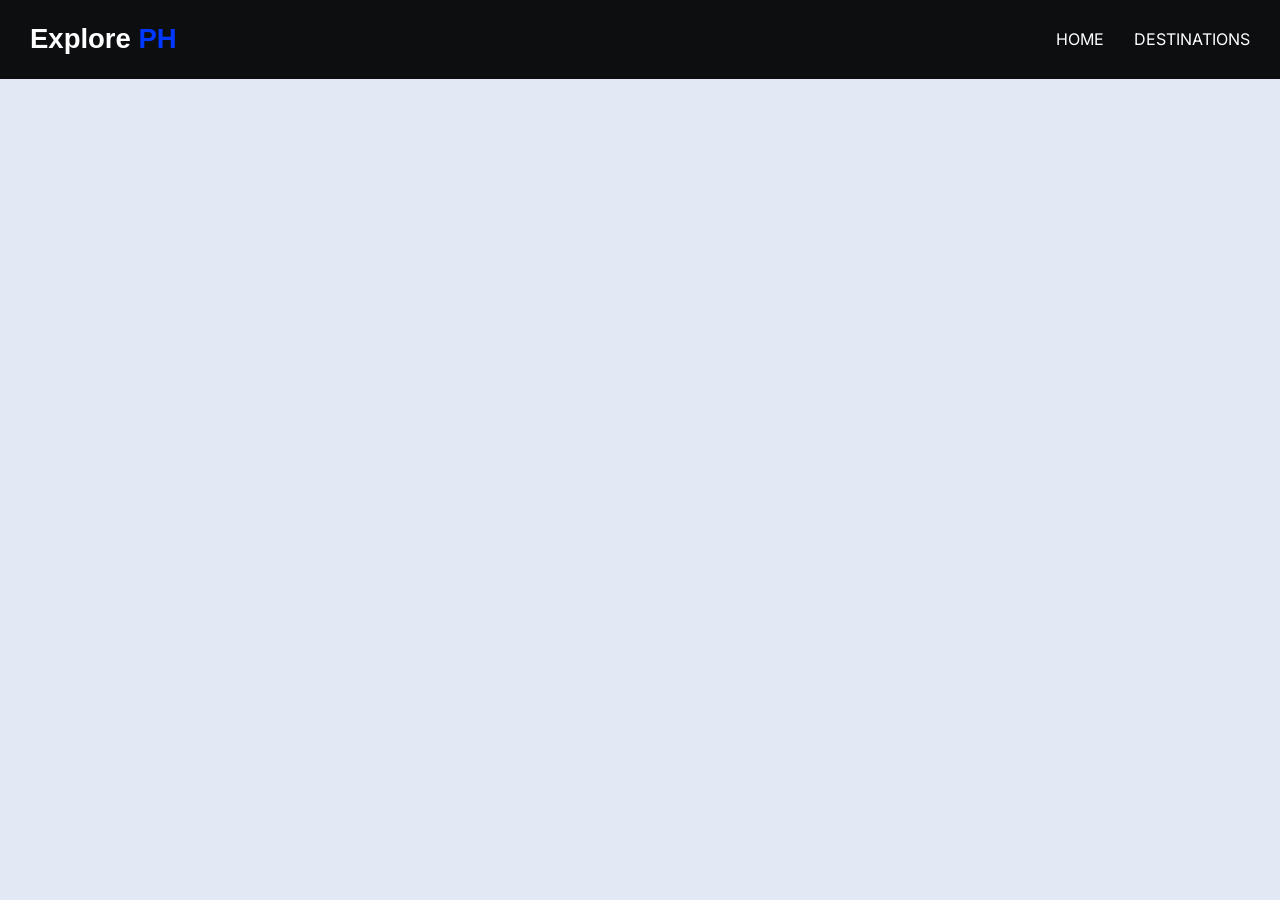
==== destination.html @ 34437f73 "destination file" ====
<!doctype html>
<html lang="en">
  <head>
    <meta charset="UTF-8" />
    <meta name="viewport" content="width=device-width, initial-scale=1.0" />
    <title>Document</title>
    <link rel="stylesheet" href="/index.css" />
  </head>
  <body>
    <!--.header-->
    <header class="header">
      <div class="container">
        <div class="header_wrapper">
          <!-- item 1 -->
          <h3 class="branding">Explore <span>PH</span></h3>
          <!-- item 2 -->
          <nav>
            <ul>
              <li><a href="/index.html">HOME</a></li>
              <li><a href="DESTINATIONS">DESTINATIONS</a></li>
            </ul>
          </nav>
        </div>
      </div>
    </header>
  </body>
</html>
---- index.css ----
/* space-grotesk-300 - latin */
@font-face {
  font-display: swap;
  font-family: "Space Grotesk";
  font-style: normal;
  font-weight: 300;
  src: url("/fonts/space-grotesk-v22-latin-300.woff2") format("woff2");
}
/* space-grotesk-regular - latin */
@font-face {
  font-display: swap;
  font-family: "Space Grotesk";
  font-style: normal;
  font-weight: 400;
  src: url("/fonts/space-grotesk-v22-latin-regular.woff2") format("woff2");
}
/* space-grotesk-700 - latin */
@font-face {
  font-display: swap;
  font-family: "Space Grotesk";
  font-style: normal;
  font-weight: 700;
  src: url("./fonts/space-grotesk-v22-latin-700.woff2") format("woff2");
}
/* inter-regular - latin */
@font-face {
  font-display: swap;
  font-family: "Inter";
  font-style: normal;
  font-weight: 400;
  src: url("./fonts/inter-v20-latin-regular.woff2") format("woff2");
}
/* inter-500 - latin */
@font-face {
  font-display: swap;
  font-family: "Inter";
  font-style: normal;
  font-weight: 500;
  src: url("./fonts/inter-v20-latin-500.woff2") format("woff2");
}
/* inter-700 - latin */
@font-face {
  font-display: swap;
  font-family: "Inter";
  font-style: normal;
  font-weight: 700;
  src: url("./fonts/inter-v20-latin-700.woff2") format("woff2");
}
:root {
  --clr-accent: #0038ff;
  --clr-primary: #e2e9f5;
  --clr-secondary: #64748b;
  --clr-tertiary: #cfd4db;
  --clr-dark: #0d0e10;
  --clr-light: #fff;
  --font-heading: "SpaceGrotesk", sans-serif;
  --font-body: "Inter", sans-serif;
}
*,
*::before,
*::after {
  box-sizing: border-box;
}

html {
  font-size: 62.5%;
  scroll-behavior: smooth;
}

body {
  margin: 0;
  font-family: var(--font-body);
  font-size: 1.6rem;
  line-height: 1.4;
  background-color: var(--clr-primary);
  color: var(--clr-dark);
  overflow-x: hidden;
}

h1,
h2,
h3,
h4,
h5,
h6,
p,
ul,
ol,
figure {
  margin: 0;
}

ul,
ol {
  padding: 0;
  list-style: none;
}

a {
  text-decoration: none;
  color: inherit;
  font-family: var(--font-body);
}

img {
  display: block;
  max-width: 100%;
}

table {
  border-collapse: collapse;
  border-spacing: 0;
}

/* repeatable */
h1 {
  font-size: clamp(3rem, 5vw, 7rem);
  font-weight: 700;
  font-family: var(--font-heading);
}
h2 {
  font-size: clamp(1.875rem, 7vw, 3.75rem);
  font-weight: 700;
  font-family: var(--font-heading);
}
h3 {
  font-size: clamp(1.25rem, 5vw, 2.75rem);
  font-weight: 700;
  font-family: var(--font-heading);
}
h4 {
  font-size: clamp(1.125rem, 5vw, 1.5rem);
  font-weight: 400;
  font-family: var(--font-heading);
}
p {
  font-size: clamp(1.25rem, 6vw, 1.75rem);
  font-family: var(--font-body);
  color: var(--clr-secondary);
}

.block--title small {
  text-transform: uppercase;
  color: var(--clr-secondary);
}

.btn--accent {
  background-color: var(--clr-accent);
  padding: 1rem 2rem;
  border-radius: 5rem;
  font-size: 1.25rem;
}

/* end of repeatable */

.container {
  max-width: 150rem;
  width: 100%;
  margin: 0 auto;
  padding: 0 3rem;
}

.header {
  padding: 2rem 0;
  background-color: var(--clr-dark);
  color: var(--clr-light);
}
.header_wrapper {
  display: flex;
  justify-content: space-between;
  align-items: center;
}
.header nav ul {
  display: flex;
  gap: 3rem;
}
.branding span {
  color: var(--clr-accent);
}

.banner {
  padding: 8rem 0;
  background-color: var(--clr-dark);
  color: var(--clr-light);
}
.banner_wrapper {
  display: flex;
  flex-direction: column;
  align-items: center;
}
.banner h1 {
  color: var(--clr-accent);
}
.banner p {
  max-width: 50rem;
  margin-bottom: 3rem;
}

.scale {
  padding: 8rem 0;
  border-top: 0.1px solid var(--clr-secondary);
  border-bottom: 0.1px solid var(--clr-secondary);
}

.scale_wrapper {
  display: flex;
  justify-content: space-between;
  max-width: 80rem;
  margin: 0 auto;
  text-align: center;
  text-transform: uppercase;
}

.scale {
  background-color: var(--clr-dark);
  color: var(--clr-light);
}

.scale h3 {
  color: var(--clr-light);
}
.scale small {
  color: var(--clr-secondary);
}

/*  */
.destination {
  background-color: var(--clr-dark);
  color: var(--clr-light);
  padding: 8rem 0;
}
.destination_wrapper {
  display: flex;
  justify-content: center;
  gap: 5rem;
  text-align: left;
  margin-top: 5rem;
}
.destination_card {
  background-color: rgba(33, 33, 34, 0.5);
  border-radius: 2rem;
  padding: 2rem;
}
.destination_card small {
  color: var(--clr-accent);
}
.destination_card h4 {
  color: var(--clr-light);
  margin-bottom: 2rem;
}
.destination_card p {
  color: var(--clr-primary);
  max-width: 40rem;
  margin-bottom: 3rem;
}
.destination_card a {
  color: var(--clr-accent);
  text-transform: uppercase;
}

/*  */
.experience {
  padding: 8rem 0;
  background-color: var(--clr-dark);
  color: var(--clr-light);
}
.experience_wrapper {
  display: grid;
  grid-template-columns: repeat(2, 1fr);
  gap: 5rem;
  margin-top: 3rem;
}
.experience_card {
  background-color: rgba(33, 33, 34, 0.5);
  padding: 2rem;
  border-radius: 2rem;
}
.experience_card-top {
  display: flex;
  justify-content: space-between;
  align-items: flex-start;
}
.experience_card small {
  text-transform: uppercase;
}
.experience_card-icon {
  background: rgb(0, 56, 255, 0.1);
  padding: 1rem;
  border-radius: 0.5rem;
}
.experience_card svg {
  color: var(--clr-accent);
}
.experience_card h3 {
  margin: 2rem 0;
}
.experience_card p {
  border-radius: 2rem;
  padding: 2rem 0;
  color: var(--clr-light);
}

/*  */
.manifest {
  padding: 8rem 0;
  background-color: var(--clr-dark);
  color: var(--clr-light);
}
.manifest_wrapper {
  display: flex;
  justify-content: space-between;
  gap: 5rem;
  margin-top: 5rem;
}
.manifest_card span {
  text-transform: uppercase;
  margin-bottom: 2rem;
  font-size: 7rem;
  font-weight: 700;
  opacity: 0.1;
}
.manifest_card h3 {
  color: var(--clr-secondary);
  text-transform: capitalize;
  margin-bottom: 1rem;
}
.manifest_card p {
  max-width: 60rem;
}

/*  */
.journey {
  background-color: var(--clr-dark);
  border-bottom: 0.1px solid var(--clr-secondary);
  padding: 8rem 0;
}
.journey_content {
  background: rgb(0, 56, 255, 0.1);
  padding: 5rem;
  text-align: center;
  border-radius: 5rem;
}
.journey h1 {
  color: var(--clr-light);
}
.journey small {
  color: var(--clr-accent);
}
.journey p {
  margin-bottom: 3rem;
}
.journey a {
  color: var(--clr-light);
}
/*  */
.footer {
  padding: 4rem 0;
  background-color: var(--clr-dark);
  color: var(--clr-light);
}
.footer_wrapper {
  display: flex;
  justify-content: space-between;
  max-width: 120rem;
}
.footer_text {
  max-width: 50rem;
}
.footer h4 {
  margin-bottom: 2rem;
  color: var(--clr-tertiary);
  text-transform: uppercase;
}
.footer_bottom {
  color: var(--clr-secondary);
  display: flex;
  justify-content: space-between;
  padding-top: 3rem;
  margin-top: 2rem;
  border-top: 0.1px solid var(--clr-secondary);
}

/* destination */
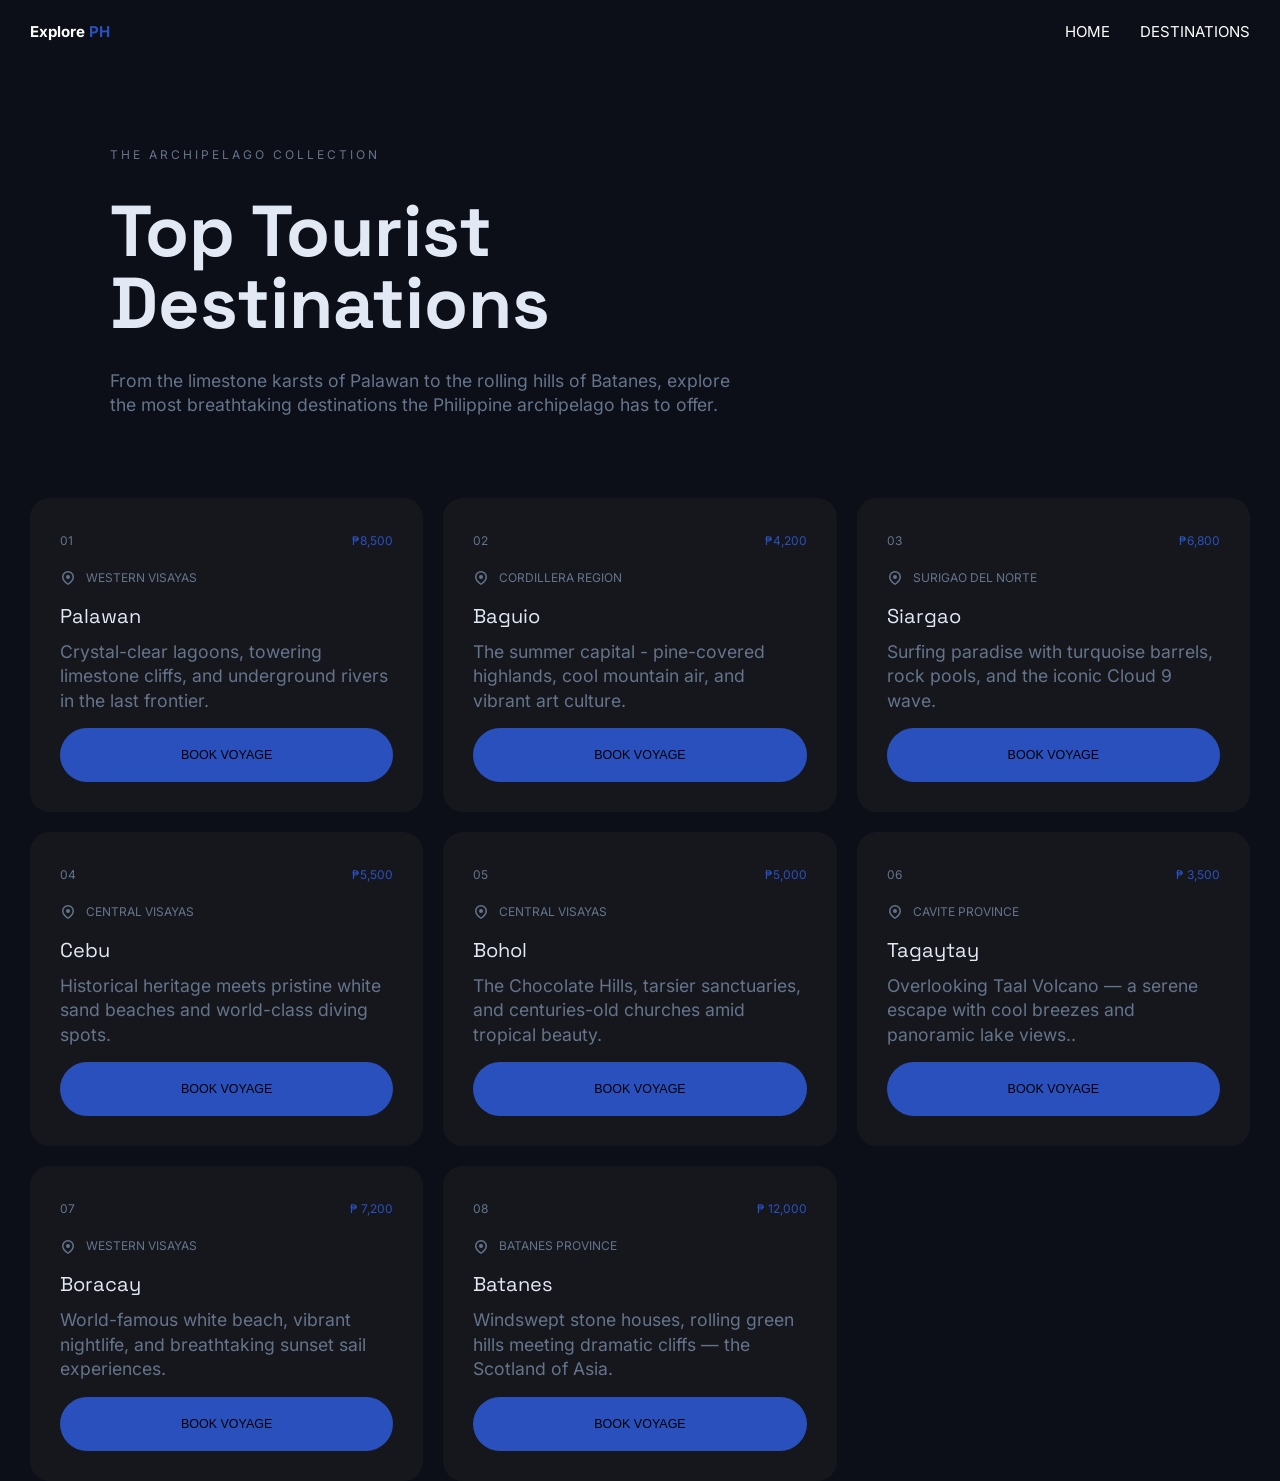
==== commit 56d390ab: "destination - cards" ====
--- a/destination.html
+++ b/destination.html
@@ -3,7 +3,7 @@
   <head>
     <meta charset="UTF-8" />
     <meta name="viewport" content="width=device-width, initial-scale=1.0" />
-    <title>Document</title>
+    <title>Destination</title>
     <link rel="stylesheet" href="/index.css" />
   </head>
   <body>
@@ -17,11 +17,339 @@
           <nav>
             <ul>
               <li><a href="/index.html">HOME</a></li>
-              <li><a href="DESTINATIONS">DESTINATIONS</a></li>
+              <li><a href="./destination.html">DESTINATIONS</a></li>
             </ul>
           </nav>
         </div>
       </div>
     </header>
+
+    <!-- ARCHIPELAGO / BANNER SECTION-->
+    <section class="collection">
+      <div class="container">
+        <div class="collection_wrapper">
+          <div class="block--title">
+            <small>The Archipelago Collection</small>
+            <h1>
+              Top Tourist <br />
+              Destinations
+            </h1>
+          </div>
+
+          <p>
+            From the limestone karsts of Palawan to the rolling hills of
+            Batanes, explore the most breathtaking destinations the Philippine
+            archipelago has to offer.
+          </p>
+        </div>
+      </div>
+    </section>
+
+    <!-- DESTINATION AREA / WESTERN SECTION -->
+    <section id="#DESTINATIONS" class="western">
+      <div class="container">
+        <div class="western_wrapper">
+          <!-- item 1 -->
+          <div class="western_item">
+            <ul class="western_price">
+              <li><span>01</span></li>
+              <li><span>&#8369;8,500</span></li>
+            </ul>
+            <ul class="western_location">
+              <li>
+                <svg
+                  xmlns="http://www.w3.org/2000/svg"
+                  width="16"
+                  height="16"
+                  viewBox="0 0 16 16"
+                >
+                  <g
+                    fill="none"
+                    stroke="currentColor"
+                    stroke-linecap="round"
+                    stroke-linejoin="round"
+                    stroke-width="1.5"
+                  >
+                    <path
+                      d="m13.25 7c0 3.75-5.25 7.25-5.25 7.25s-5.25-3.5-5.25-7.25c0-2.89949 2.35051-5.25 5.25-5.25 2.8995 0 5.25 2.35051 5.25 5.25z"
+                    />
+                    <circle cx="8" cy="7" r="1.25" fill="currentColor" />
+                  </g>
+                </svg>
+              </li>
+              <li><small>WESTERN VISAYAS</small></li>
+            </ul>
+            <h4>Palawan</h4>
+            <p>
+              Crystal-clear lagoons, towering limestone cliffs, and underground
+              rivers in the last frontier.
+            </p>
+            <button>BOOK VOYAGE</button>
+          </div>
+          <!-- item 2 -->
+          <div class="western_item">
+            <ul class="western_price">
+              <li><span>02</span></li>
+              <li><span>&#8369;4,200</span></li>
+            </ul>
+            <ul class="western_location">
+              <li>
+                <svg
+                  xmlns="http://www.w3.org/2000/svg"
+                  width="16"
+                  height="16"
+                  viewBox="0 0 16 16"
+                >
+                  <g
+                    fill="none"
+                    stroke="currentColor"
+                    stroke-linecap="round"
+                    stroke-linejoin="round"
+                    stroke-width="1.5"
+                  >
+                    <path
+                      d="m13.25 7c0 3.75-5.25 7.25-5.25 7.25s-5.25-3.5-5.25-7.25c0-2.89949 2.35051-5.25 5.25-5.25 2.8995 0 5.25 2.35051 5.25 5.25z"
+                    />
+                    <circle cx="8" cy="7" r="1.25" fill="currentColor" />
+                  </g>
+                </svg>
+              </li>
+              <li>
+                <small>CORDILLERA REGION</small>
+              </li>
+            </ul>
+            <h4>Baguio</h4>
+            <p>
+              The summer capital - pine-covered highlands, cool mountain air,
+              and vibrant art culture.
+            </p>
+            <button>BOOK VOYAGE</button>
+          </div>
+          <!-- item 3 -->
+          <div class="western_item">
+            <ul class="western_price">
+              <li><span>03</span></li>
+              <li><span>&#8369;6,800</span></li>
+            </ul>
+            <ul class="western_location">
+              <li>
+                <svg
+                  xmlns="http://www.w3.org/2000/svg"
+                  width="16"
+                  height="16"
+                  viewBox="0 0 16 16"
+                >
+                  <g
+                    fill="none"
+                    stroke="currentColor"
+                    stroke-linecap="round"
+                    stroke-linejoin="round"
+                    stroke-width="1.5"
+                  >
+                    <path
+                      d="m13.25 7c0 3.75-5.25 7.25-5.25 7.25s-5.25-3.5-5.25-7.25c0-2.89949 2.35051-5.25 5.25-5.25 2.8995 0 5.25 2.35051 5.25 5.25z"
+                    />
+                    <circle cx="8" cy="7" r="1.25" fill="currentColor" />
+                  </g>
+                </svg>
+              </li>
+              <li><small>SURIGAO DEL NORTE</small></li>
+            </ul>
+            <h4>Siargao</h4>
+            <p>
+              Surfing paradise with turquoise barrels, rock pools, and the
+              iconic Cloud 9 wave.
+            </p>
+            <button>BOOK VOYAGE</button>
+          </div>
+          <!-- item 4 -->
+          <div class="western_item">
+            <ul class="western_price">
+              <li><span>04</span></li>
+              <li><span>&#8369;5,500</span></li>
+            </ul>
+            <ul class="western_location">
+              <li>
+                <svg
+                  xmlns="http://www.w3.org/2000/svg"
+                  width="16"
+                  height="16"
+                  viewBox="0 0 16 16"
+                >
+                  <g
+                    fill="none"
+                    stroke="currentColor"
+                    stroke-linecap="round"
+                    stroke-linejoin="round"
+                    stroke-width="1.5"
+                  >
+                    <path
+                      d="m13.25 7c0 3.75-5.25 7.25-5.25 7.25s-5.25-3.5-5.25-7.25c0-2.89949 2.35051-5.25 5.25-5.25 2.8995 0 5.25 2.35051 5.25 5.25z"
+                    />
+                    <circle cx="8" cy="7" r="1.25" fill="currentColor" />
+                  </g>
+                </svg>
+              </li>
+              <li><small>CENTRAL VISAYAS</small></li>
+            </ul>
+            <h4>Cebu</h4>
+            <p>
+              Historical heritage meets pristine white sand beaches and
+              world-class diving spots.
+            </p>
+            <button>BOOK VOYAGE</button>
+          </div>
+          <!-- item 5 -->
+          <div class="western_item">
+            <ul class="western_price">
+              <li><span>05</span></li>
+              <li><span>&#8369;5,000</span></li>
+            </ul>
+            <ul class="western_location">
+              <li>
+                <svg
+                  xmlns="http://www.w3.org/2000/svg"
+                  width="16"
+                  height="16"
+                  viewBox="0 0 16 16"
+                >
+                  <g
+                    fill="none"
+                    stroke="currentColor"
+                    stroke-linecap="round"
+                    stroke-linejoin="round"
+                    stroke-width="1.5"
+                  >
+                    <path
+                      d="m13.25 7c0 3.75-5.25 7.25-5.25 7.25s-5.25-3.5-5.25-7.25c0-2.89949 2.35051-5.25 5.25-5.25 2.8995 0 5.25 2.35051 5.25 5.25z"
+                    />
+                    <circle cx="8" cy="7" r="1.25" fill="currentColor" />
+                  </g>
+                </svg>
+              </li>
+              <li><small>CENTRAL VISAYAS</small></li>
+            </ul>
+            <h4>Bohol</h4>
+            <p>
+              The Chocolate Hills, tarsier sanctuaries, and centuries-old
+              churches amid tropical beauty.
+            </p>
+            <button>BOOK VOYAGE</button>
+          </div>
+          <!-- item 6 -->
+          <div class="western_item">
+            <ul class="western_price">
+              <li><span>06</span></li>
+              <li><span>&#8369; 3,500</span></li>
+            </ul>
+            <ul class="western_location">
+              <li>
+                <svg
+                  xmlns="http://www.w3.org/2000/svg"
+                  width="16"
+                  height="16"
+                  viewBox="0 0 16 16"
+                >
+                  <g
+                    fill="none"
+                    stroke="currentColor"
+                    stroke-linecap="round"
+                    stroke-linejoin="round"
+                    stroke-width="1.5"
+                  >
+                    <path
+                      d="m13.25 7c0 3.75-5.25 7.25-5.25 7.25s-5.25-3.5-5.25-7.25c0-2.89949 2.35051-5.25 5.25-5.25 2.8995 0 5.25 2.35051 5.25 5.25z"
+                    />
+                    <circle cx="8" cy="7" r="1.25" fill="currentColor" />
+                  </g>
+                </svg>
+              </li>
+              <li><small>Cavite Province</small></li>
+            </ul>
+            <h4>Tagaytay</h4>
+            <p>
+              Overlooking Taal Volcano — a serene escape with cool breezes and
+              panoramic lake views..
+            </p>
+            <button>BOOK VOYAGE</button>
+          </div>
+          <!-- item 7 -->
+          <div class="western_item">
+            <ul class="western_price">
+              <li><span>07</span></li>
+              <li><span>&#8369; 7,200</span></li>
+            </ul>
+            <ul class="western_location">
+              <li>
+                <svg
+                  xmlns="http://www.w3.org/2000/svg"
+                  width="16"
+                  height="16"
+                  viewBox="0 0 16 16"
+                >
+                  <g
+                    fill="none"
+                    stroke="currentColor"
+                    stroke-linecap="round"
+                    stroke-linejoin="round"
+                    stroke-width="1.5"
+                  >
+                    <path
+                      d="m13.25 7c0 3.75-5.25 7.25-5.25 7.25s-5.25-3.5-5.25-7.25c0-2.89949 2.35051-5.25 5.25-5.25 2.8995 0 5.25 2.35051 5.25 5.25z"
+                    />
+                    <circle cx="8" cy="7" r="1.25" fill="currentColor" />
+                  </g>
+                </svg>
+              </li>
+              <li><small>Western Visayas</small></li>
+            </ul>
+            <h4>Boracay</h4>
+            <p>
+              World-famous white beach, vibrant nightlife, and breathtaking
+              sunset sail experiences.
+            </p>
+            <button>BOOK VOYAGE</button>
+          </div>
+          <!-- item 8 -->
+          <div class="western_item">
+            <ul class="western_price">
+              <li><span>08</span></li>
+              <li><span>&#8369; 12,000</span></li>
+            </ul>
+            <ul class="western_location">
+              <li>
+                <svg
+                  xmlns="http://www.w3.org/2000/svg"
+                  width="16"
+                  height="16"
+                  viewBox="0 0 16 16"
+                >
+                  <g
+                    fill="none"
+                    stroke="currentColor"
+                    stroke-linecap="round"
+                    stroke-linejoin="round"
+                    stroke-width="1.5"
+                  >
+                    <path
+                      d="m13.25 7c0 3.75-5.25 7.25-5.25 7.25s-5.25-3.5-5.25-7.25c0-2.89949 2.35051-5.25 5.25-5.25 2.8995 0 5.25 2.35051 5.25 5.25z"
+                    />
+                    <circle cx="8" cy="7" r="1.25" fill="currentColor" />
+                  </g>
+                </svg>
+              </li>
+              <li><small>Batanes Province</small></li>
+            </ul>
+            <h4>Batanes</h4>
+            <p>
+              Windswept stone houses, rolling green hills meeting dramatic
+              cliffs — the Scotland of Asia.
+            </p>
+            <button>BOOK VOYAGE</button>
+          </div>
+          
+        </div>
+      </div>
+    </section>
   </body>
 </html>
--- a/index.css
+++ b/index.css
@@ -1,3 +1,4 @@
+@import url("https://fonts.googleapis.com/css2?family=Space+Grotesk:wght@300..700&display=swap");
 /* space-grotesk-300 - latin */
 @font-face {
   font-display: swap;
@@ -47,14 +48,15 @@
   src: url("./fonts/inter-v20-latin-700.woff2") format("woff2");
 }
 :root {
-  --clr-accent: #0038ff;
+  --clr-accent: #2a50bd;
   --clr-primary: #e2e9f5;
   --clr-secondary: #64748b;
   --clr-tertiary: #cfd4db;
-  --clr-dark: #0d0e10;
+  --clr-blue-dark: #0c0f18;
+  --clr-dark: #090911;
   --clr-light: #fff;
-  --font-heading: "SpaceGrotesk", sans-serif;
-  --font-body: "Inter", sans-serif;
+  --font-heading: "Space Grotesk", sans-serif;
+  --font-body: "Inter";
 }
 *,
 *::before,
@@ -72,8 +74,8 @@
   font-family: var(--font-body);
   font-size: 1.6rem;
   line-height: 1.4;
-  background-color: var(--clr-primary);
-  color: var(--clr-dark);
+  background-color: var(--clr-dark);
+  color: var(--clr-primary);
   overflow-x: hidden;
 }
 
@@ -141,12 +143,19 @@
 
 .block--title small {
   text-transform: uppercase;
-  color: var(--clr-secondary);
+  letter-spacing: 0.3rem;
+  color: var(--clr-secondary);
+  font-size: 1.2rem;
+}
+
+.block--title h2 {
+  font-size: 4.8rem;
 }
 
 .btn--accent {
+  display: inline-block;
   background-color: var(--clr-accent);
-  padding: 1rem 2rem;
+  padding: 2rem;
   border-radius: 5rem;
   font-size: 1.25rem;
 }
@@ -162,17 +171,28 @@
 
 .header {
   padding: 2rem 0;
-  background-color: var(--clr-dark);
+  background-color: var(--clr-blue-dark);
   color: var(--clr-light);
 }
 .header_wrapper {
   display: flex;
   justify-content: space-between;
   align-items: center;
+  max-width: 140rem;
+  width: 100%;
+  margin: 0 auto;
 }
 .header nav ul {
   display: flex;
   gap: 3rem;
+}
+.header nav ul li a {
+  font-size: 1.5rem;
+}
+.branding {
+  font-weight: 700;
+  font-size: 1.5rem;
+  font-family: var(--font-body);
 }
 .branding span {
   color: var(--clr-accent);
@@ -180,7 +200,7 @@
 
 .banner {
   padding: 8rem 0;
-  background-color: var(--clr-dark);
+  background-color: var(--clr-blue-dark);
   color: var(--clr-light);
 }
 .banner_wrapper {
@@ -188,18 +208,29 @@
   flex-direction: column;
   align-items: center;
 }
-.banner h1 {
-  color: var(--clr-accent);
+.banner small {
+  color: var(--clr-secondary);
+  font-size: 1rem;
+  letter-spacing: 0.1rem;
+  margin-bottom: 1rem;
+}
+.banner span {
+  color: var(--clr-accent);
+  font-size: 10rem;
+  font-weight: 700;
+  line-height: 8rem;
 }
 .banner p {
   max-width: 50rem;
-  margin-bottom: 3rem;
+  margin: 3rem 0;
+  text-align: center;
 }
 
 .scale {
+  margin-top: 8rem;
   padding: 8rem 0;
-  border-top: 0.1px solid var(--clr-secondary);
-  border-bottom: 0.1px solid var(--clr-secondary);
+  border-top: 0.1px solid #12121a;
+  border-bottom: 0.1px solid #12121a;
 }
 
 .scale_wrapper {
@@ -216,11 +247,30 @@
   color: var(--clr-light);
 }
 
-.scale h3 {
-  color: var(--clr-light);
+.scale h2 {
+  color: var(--clr-light);
+  font-family: var(--font-heading);
+  font-weight: bold;
+  line-height: 4rem;
 }
 .scale small {
   color: var(--clr-secondary);
+}
+.scale_item ul {
+  display: flex;
+  gap: 1rem;
+  align-items: center;
+}
+.scale_item span {
+  font-size: 5rem;
+  font-family: var(--font-heading);
+  font-weight: 700;
+}
+.scale_item ul svg {
+  color: var(--clr-accent);
+}
+.scale_item small {
+  font-size: 1.2rem;
 }
 
 /*  */
@@ -239,23 +289,28 @@
 .destination_card {
   background-color: rgba(33, 33, 34, 0.5);
   border-radius: 2rem;
-  padding: 2rem;
+  padding: 3rem;
 }
 .destination_card small {
   color: var(--clr-accent);
-}
-.destination_card h4 {
-  color: var(--clr-light);
-  margin-bottom: 2rem;
+  font-family: var(--font-heading);
+  letter-spacing: 0.8rem;
+}
+.destination_card h3 {
+  color: var(--clr-light);
+  margin: 2rem 0;
+  font-family: var(--font-heading);
 }
 .destination_card p {
-  color: var(--clr-primary);
+  color: var(--clr-secondary);
   max-width: 40rem;
   margin-bottom: 3rem;
 }
 .destination_card a {
   color: var(--clr-accent);
   text-transform: uppercase;
+  margin-bottom: 2rem;
+  font-size: 1.2rem;
 }
 
 /*  */
@@ -267,13 +322,16 @@
 .experience_wrapper {
   display: grid;
   grid-template-columns: repeat(2, 1fr);
-  gap: 5rem;
+  gap: 3rem;
+  align-items: center;
+  max-width: 90rem;
   margin-top: 3rem;
 }
 .experience_card {
   background-color: rgba(33, 33, 34, 0.5);
-  padding: 2rem;
+  padding: 3rem;
   border-radius: 2rem;
+  width: 65rem;
 }
 .experience_card-top {
   display: flex;
@@ -282,6 +340,8 @@
 }
 .experience_card small {
   text-transform: uppercase;
+  color: var(--clr-secondary);
+  font-size: 1.2rem;
 }
 .experience_card-icon {
   background: rgb(0, 56, 255, 0.1);
@@ -290,16 +350,16 @@
 }
 .experience_card svg {
   color: var(--clr-accent);
+  border-radius: 5rem;
 }
 .experience_card h3 {
-  margin: 2rem 0;
+  margin: 1rem 0;
+  font-size: 2rem;
 }
 .experience_card p {
-  border-radius: 2rem;
-  padding: 2rem 0;
-  color: var(--clr-light);
-}
-
+  color: var(--clr-secondary);
+  font-size: medium;
+}
 /*  */
 .manifest {
   padding: 8rem 0;
@@ -318,36 +378,43 @@
   font-size: 7rem;
   font-weight: 700;
   opacity: 0.1;
+  font-family: var(--font-heading);
 }
 .manifest_card h3 {
-  color: var(--clr-secondary);
+  color: var(--clr-light);
   text-transform: capitalize;
   margin-bottom: 1rem;
+  font-size: 2rem;
 }
 .manifest_card p {
   max-width: 60rem;
+  font-size: 1.4rem;
 }
 
 /*  */
 .journey {
   background-color: var(--clr-dark);
-  border-bottom: 0.1px solid var(--clr-secondary);
+  border-bottom: 0.1px solid #12121a;
   padding: 8rem 0;
 }
 .journey_content {
   background: rgb(0, 56, 255, 0.1);
-  padding: 5rem;
+  padding: 7rem;
   text-align: center;
   border-radius: 5rem;
 }
 .journey h1 {
   color: var(--clr-light);
+  font-size: 6rem;
+  line-height: 1;
 }
 .journey small {
   color: var(--clr-accent);
 }
 .journey p {
-  margin-bottom: 3rem;
+  margin-top: 1rem;
+  margin-bottom: 4rem;
+  font-size: 1.6rem;
 }
 .journey a {
   color: var(--clr-light);
@@ -361,23 +428,133 @@
 .footer_wrapper {
   display: flex;
   justify-content: space-between;
-  max-width: 120rem;
+  max-width: 100rem;
+  padding-top: 2rem;
+  padding-bottom: 5rem;
 }
 .footer_text {
   max-width: 50rem;
 }
-.footer h4 {
+.footer h3 {
   margin-bottom: 2rem;
   color: var(--clr-tertiary);
-  text-transform: uppercase;
-}
+  text-transform: capitalize;
+  font-size: 1.8rem;
+}
+.footer p {
+  font-size: 1.4rem;
+  max-width: 40rem;
+}
+.footer span {
+  color: var(--clr-accent);
+}
+
+.footer h4 {
+  font-size: 1.2rem;
+}
+.footer_connect {
+  margin-left: 30rem;
+}
+
+.footer_text p {
+  font-size: 1.4rem;
+}
+
 .footer_bottom {
   color: var(--clr-secondary);
   display: flex;
   justify-content: space-between;
   padding-top: 3rem;
   margin-top: 2rem;
-  border-top: 0.1px solid var(--clr-secondary);
-}
-
-/* destination */+  border-top: 0.1px solid #12121a;
+}
+.footer_bottom small {
+  font-size: 1.4rem;
+}
+.footer a {
+  font-size: 1.4rem;
+}
+.footer ul li {
+  margin: 1rem 0;
+}
+
+/* SECOND PAGE */
+
+/* collection banner */
+.collection {
+  background-color: var(--clr-blue-dark);
+  color: var(--clr-primary);
+  padding: 8rem;
+}
+.collection h1 {
+  font-size: 7.2rem;
+  line-height: 1;
+  margin: 3rem 0;
+}
+.collection p {
+  max-width: 65rem;
+}
+.collection_wrapper {
+  background-color: var(--clr-blue-dark);
+}
+
+/* western area */
+.western {
+  background: var(--clr-blue-dark);
+}
+.western_item span {
+  color: var(--clr-light);
+}
+.western_item svg {
+  margin-top: 1rem;
+  margin-right: 1rem;
+  color: var(--clr-secondary);
+}
+.western_location small {
+  font-size: 1.2rem;
+  text-transform: uppercase;
+  color: var(--clr-secondary);
+}
+
+.western_wrapper {
+  display: grid;
+  grid-template-columns: repeat(3, 1fr);
+  gap: 2rem;
+}
+.western_item {
+  background-color: rgba(33, 33, 34, 0.5);
+  border-radius: 2rem;
+  padding: 3rem;
+}
+.western_price {
+  display: flex;
+  justify-content: space-between;
+}
+.western_location {
+  display: flex;
+  align-items: center;
+  margin-top: 1rem;
+}
+.western_item span {
+  font-size: 1.2rem;
+  color: var(--clr-secondary);
+}
+.western_price li:last-child span {
+  color: var(--clr-accent);
+}
+.western_item h4 {
+  font-size: 2rem;
+  margin: 1rem 0;
+}
+.western_item p {
+  margin-bottom: 1.5rem;
+}
+.western_item button {
+  display: block;
+  width: 100%;
+  background-color: var(--clr-accent);
+  padding: 2rem 4rem;
+  border-radius: 5rem;
+  font-size: 1.25rem;
+  border: none;
+}
